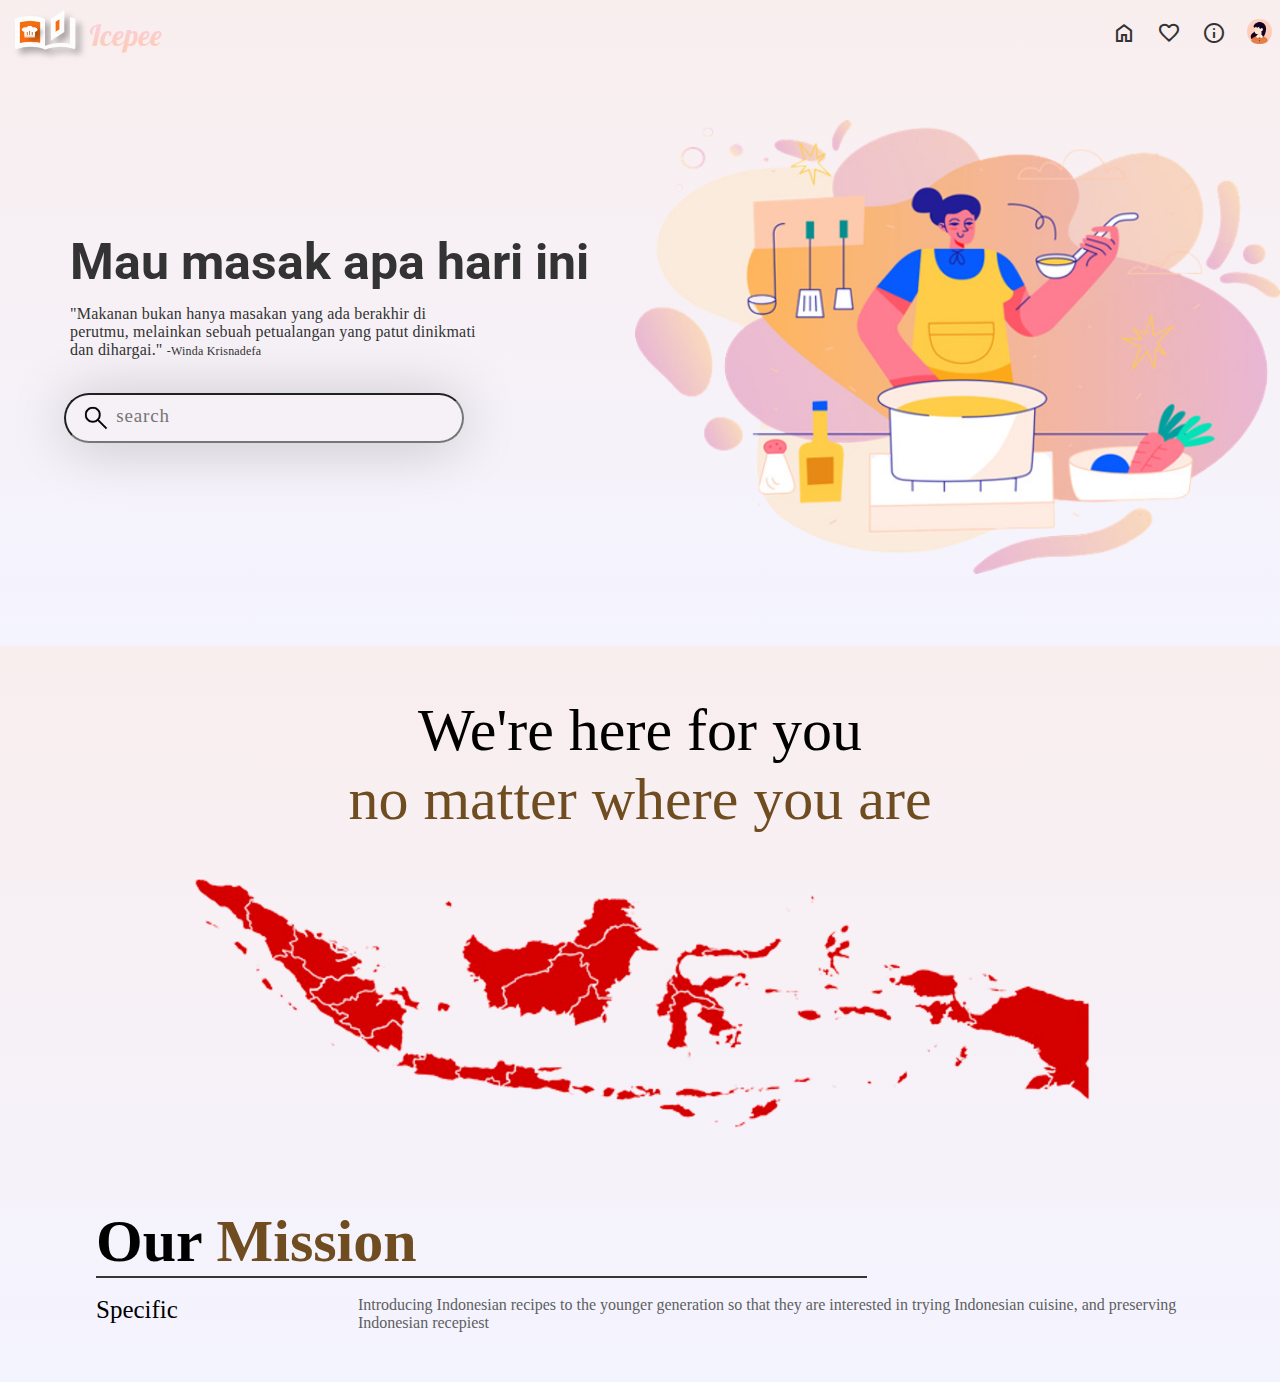
==== index.html @ d6c2781f "first commit" ====
<!DOCTYPE html>
<html>
<head>
  <meta http-equiv="content-type" content="text/html; charset=utf-8" />

  <title>Resep Makanan</title>
  <link rel="stylesheet" href="css/style.css">

  <!-- kumpulan ikon -->
  <link rel="stylesheet" href="https://fonts.googleapis.com/css2?family=Material+Symbols+Outlined:opsz,wght,FILL,GRAD@48,700,1,0" />
  <link rel="stylesheet" href="https://fonts.googleapis.com/css2?family=Material+Symbols+Outlined:opsz,wght,FILL,GRAD@48,700,0,0" />
  <link rel="stylesheet" href="https://fonts.googleapis.com/css2?family=Material+Symbols+Outlined:opsz,wght,FILL,GRAD@48,700,0,0" />
  <link rel="stylesheet" href="https://fonts.googleapis.com/css2?family=Material+Symbols+Outlined:opsz,wght,FILL,GRAD@20..48,100..700,0..1,-50..200" />
  <link rel="stylesheet" href="https://fonts.googleapis.com/css2?family=Material+Symbols+Outlined:opsz,wght,FILL,GRAD@48,400,0,0" />


</head>
<body>
  
  <section>
  	<header>
  		<a href="#"><img src="logo2.png" class="logo" alt="logo"></a>
		<h1 class="judul">Icepee</h1>
  		<ul>
  			<li><a href="#"><span class="material-symbols-outlined">
				home
				</span></a></li>
  			<li><a href="#"><span class="material-symbols-outlined">
				favorite
				</span></a></li>
  			<li><a href="#"><span class="material-symbols-outlined">
				info
				</span></a></li>
  			<li><a href="#"><img src="linda.png" class="linda"></a></li>
  		</ul>
  	</header>
  	<div class="content">
  		<div class="textBox">
  			<h2>Mau masak apa hari ini</h2>
			<p>"Makanan bukan hanya masakan yang ada berakhir di <br>
				perutmu, melainkan sebuah petualangan
				yang patut dinikmati <br> dan dihargai." <span>-Winda Krisnadefa</span>
			</p>
			<input type="text" placeholder="search" class="search">

  		</div>
  		<div class="imgBox">
  			<img src="orangmasak.png" width="645px" class="starbucks" alt="logo">
  		</div>
  	</div>
  </section>

  <div class="container-satu">
	<div class="kolom-satu">
		<p>We're here for you <br><span>no matter where you are</span></p>
	</div>
	
	<div class="kolom-dua">
		<img src="petas.png">
	</div>

	<div class="kolom-tiga">
		<h3>Our <span>Mission</span></h3>
		<br>
		<div class="saya">
			<p class="specific">Specific</p>
			<p class="wulan">Introducing Indonesian recipes to the younger generation so that they are interested in trying Indonesian cuisine, and preserving Indonesian recepiest</ps>
		</div>

	</div>
  </div>
  
</body>
</html>
---- css/style.css ----
@import url('https://fonts.googleapis.com/css2?family=Lobster+Two:ital,wght@0,700;1,400&family=Roboto:wght@700&display=swap');
@import url('https://fonts.googleapis.com/css2?family=Roboto&display=swap');


* {
	margin: 0;
	padding: 0;
	font-family: 'Times New Roman', Times, serif;
	box-sizing: border-box;
}
section {
	position: relative;
	width: 100%;
	/* min-height: 100vh; */
	display: flex;
	justify-content: space-between;
	align-items: center;
	background: linear-gradient(179.93deg, #F9EEEE 0.06%, #F4F4FF 99.94%);
	padding: 70px;
}
header {
	position: absolute;
	top: 0;
	left: 0;
	width: 100%;
	display: flex;
	padding: 8px 8px;
	justify-content: space-between;
	align-items: center;
	
}
header .logo {
	width: 80px;	
	margin-right: -100px;
	filter: drop-shadow(5px 5px 3px rgba(0,0,0,0.3));
}

header .judul {
	position: absolute;
	margin-left: 80px;
	font-size: 30px;
	font-family: 'Lobster Two', cursive;
	font-style: italic;
	background: linear-gradient(180deg, rgba(248, 209, 231,1)0%,
	rgba(254, 202, 174,1)100%);
	-webkit-background-clip: text;
	-webkit-text-fill-color: transparent;
}
	
header ul {
	position: relative;
	display: flex;
}
header ul li {
	list-style: none;
}
header ul li a {
	width: 25px;
	text-decoration: none;
	display: inline-block;
	margin-left: 20px;
	color: #333;
}

header .linda {
	width: 25px;
	height: 25px;
	margin-top: -2px;
}

.content {
	position: relative;
	width: 100%;
	display: flex;
	justify-content: space-between;
	align-items: center;
}
.content .textBox {
	width: 50%;
	position: relative;
}
.content .textBox h2 {
	color: #333;
	font-size: 50px;
	margin-top: -70px;
	line-height: 1.7em;
	font-weight: 700;
	font-family: 'Roboto', sans-serif;
}


.content .textBox p {
	color: #333;
	font-size: 16px;
	letter-spacing: 0.2px;
	font-family: Georgia, 'Times New Roman', Times, serif;

}

.content .search {
	width: 400px;
	height: 50px;
	position: absolute;
	left: -1%;
	right: 60%;
	top: 150%;
	bottom: 50%;
	box-sizing: border-box;
	background: rgba(248, 239, 239, 0.29) url(../search.png) no-repeat scroll 10px 10px;
	background-size: 30px;
	background-position-y: center;
	background-position-x: 15px;
	padding-left: 50px;
	padding-top: 5px;
	padding-bottom: 5px;
	box-shadow: 0px 4px 60px rgba(0, 0, 0, 0.20);
	border-radius: 90px;
}

::placeholder {
	font-weight: 700px;
	letter-spacing: 0.8px;
	font-size: 19px;
}

.content .imgBox {
	margin-right: -70px;
	margin-top: 50px;
}

.content span {
	font-size: 12px;
}

/* kotak about */
.container-satu {
	width: 100%;
	margin-top: -2px;
	background: linear-gradient(179.93deg, #F9EEEE 0.06%, #F4F4FF 99.94%);
	display: flex;
	flex-direction: column;
	justify-content: space-between;
	align-items: center;
	position: relative;
}

.kolom-satu {
	margin-top: 50px;
	margin-bottom: 40px;
	font-size: 40px;
	justify-content: space-between;
	font-size: 60px;
}


.kolom-satu p {
	color: black;
	text-align: center;
}

.kolom-satu span {
	color: #704C21;
}

.kolom-tiga {
	max-width: 85%;
	padding-bottom: 50px;
}

.kolom-tiga h3 {
	font-size: 60px;
	margin-top: 75px;
	width: fit-content;
	padding-right: 450px;
	border-bottom: rgb(54, 54, 54) solid 2px;
}

.kolom-tiga span {
	color: #704C21;

}


.kolom-tiga hr {
	margin-bottom: 50px;
}


.saya {
	display: flex;
	justify-content: space-between;
	flex-direction: row;	
}

.specific{
	margin-right: 180px;
	font-size: 25px;
	font-family: inter;
}

.wulan {
	color: #5D5F61;
}

/* halaman login */

.container-login {
	width: 100%;	
	background: linear-gradient(to right, #F4F4FF, #E6CECE);
	display: flex;
}

.halaman .pg {
	width: 685px;
	z-index: -99;
}

.content-login {
	display: inline-block;
}

.container-login li {
	list-style: none;
}
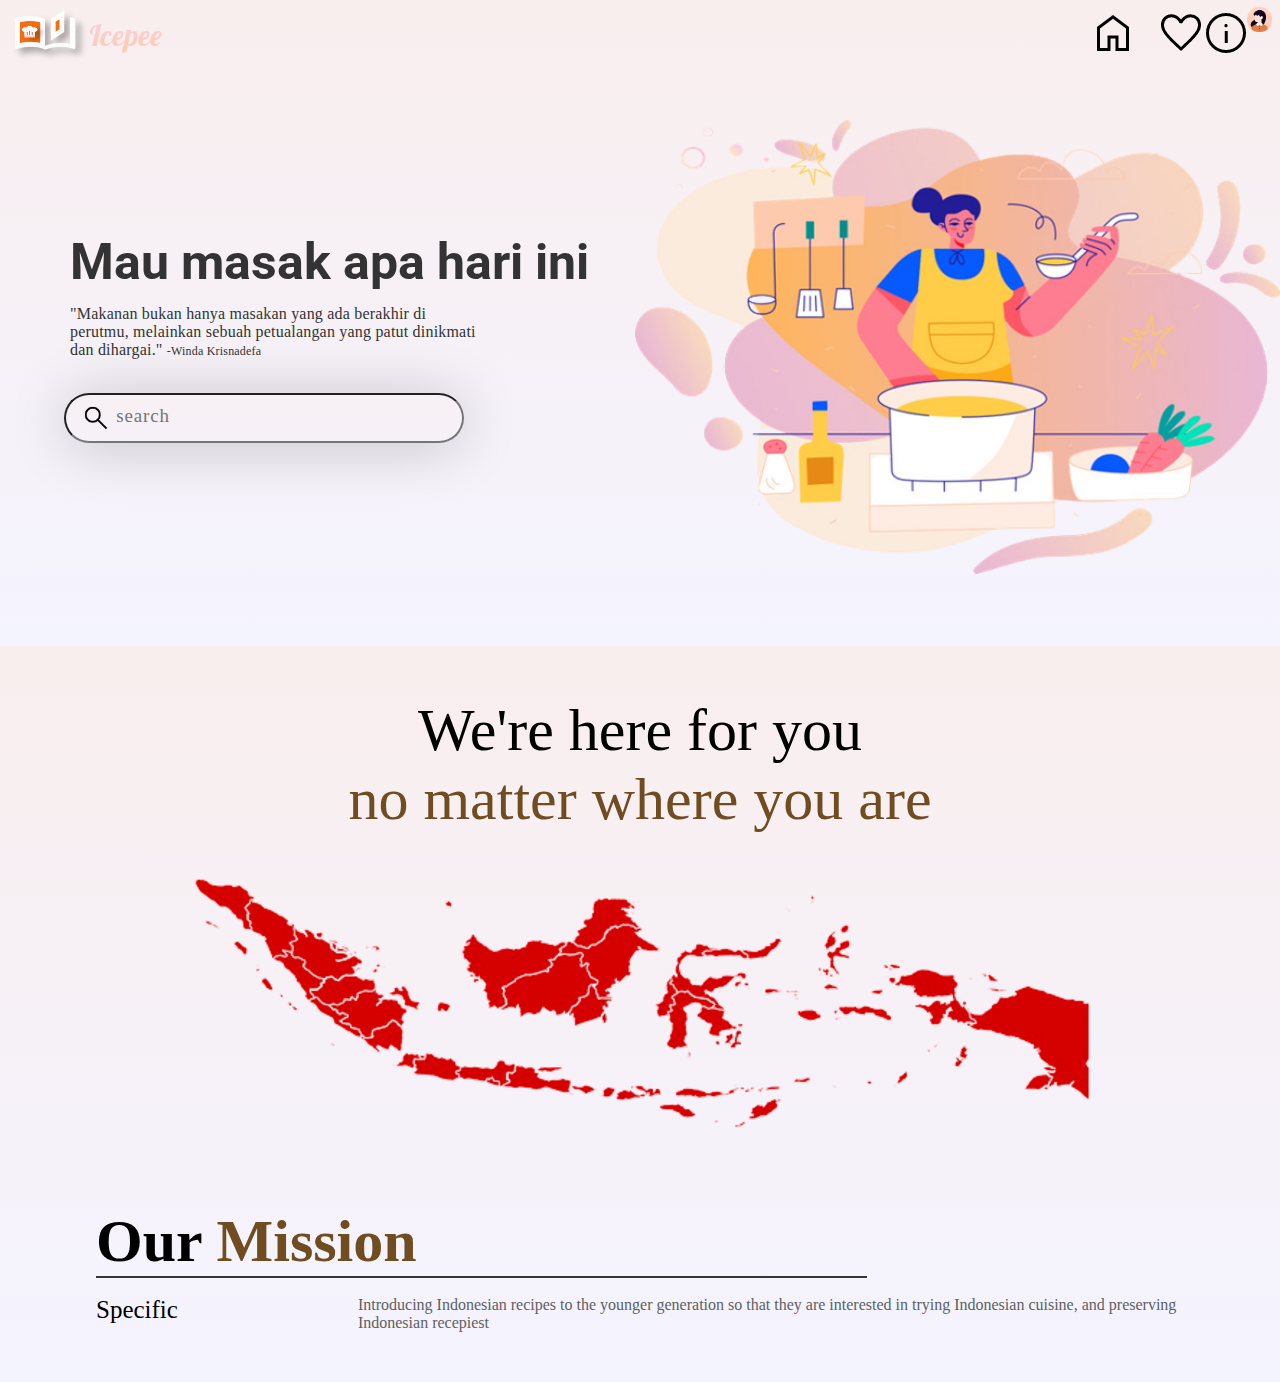
==== commit 19c1e50b: "perubaaa2" ====
--- a/index.html
+++ b/index.html
@@ -21,16 +21,10 @@
   	<header>
   		<a href="#"><img src="logo2.png" class="logo" alt="logo"></a>
 		<h1 class="judul">Icepee</h1>
-  		<ul>
-  			<li><a href="#"><span class="material-symbols-outlined">
-				home
-				</span></a></li>
-  			<li><a href="#"><span class="material-symbols-outlined">
-				favorite
-				</span></a></li>
-  			<li><a href="#"><span class="material-symbols-outlined">
-				info
-				</span></a></li>
+  		<ul
+  			<li><a href="#"><img src="img/home.png" class="home"></a></li>
+  			<li><a href="#"><img src="img/favorite.png" class="favorite"></a></li>
+  			<li><a href="#"><img src="img/info.png" class="info"></a></li>
   			<li><a href="#"><img src="linda.png" class="linda"></a></li>
   		</ul>
   	</header>
--- a/css/style.css
+++ b/css/style.css
@@ -223,3 +223,4 @@
 	list-style: none;
 }
 
+/* animation */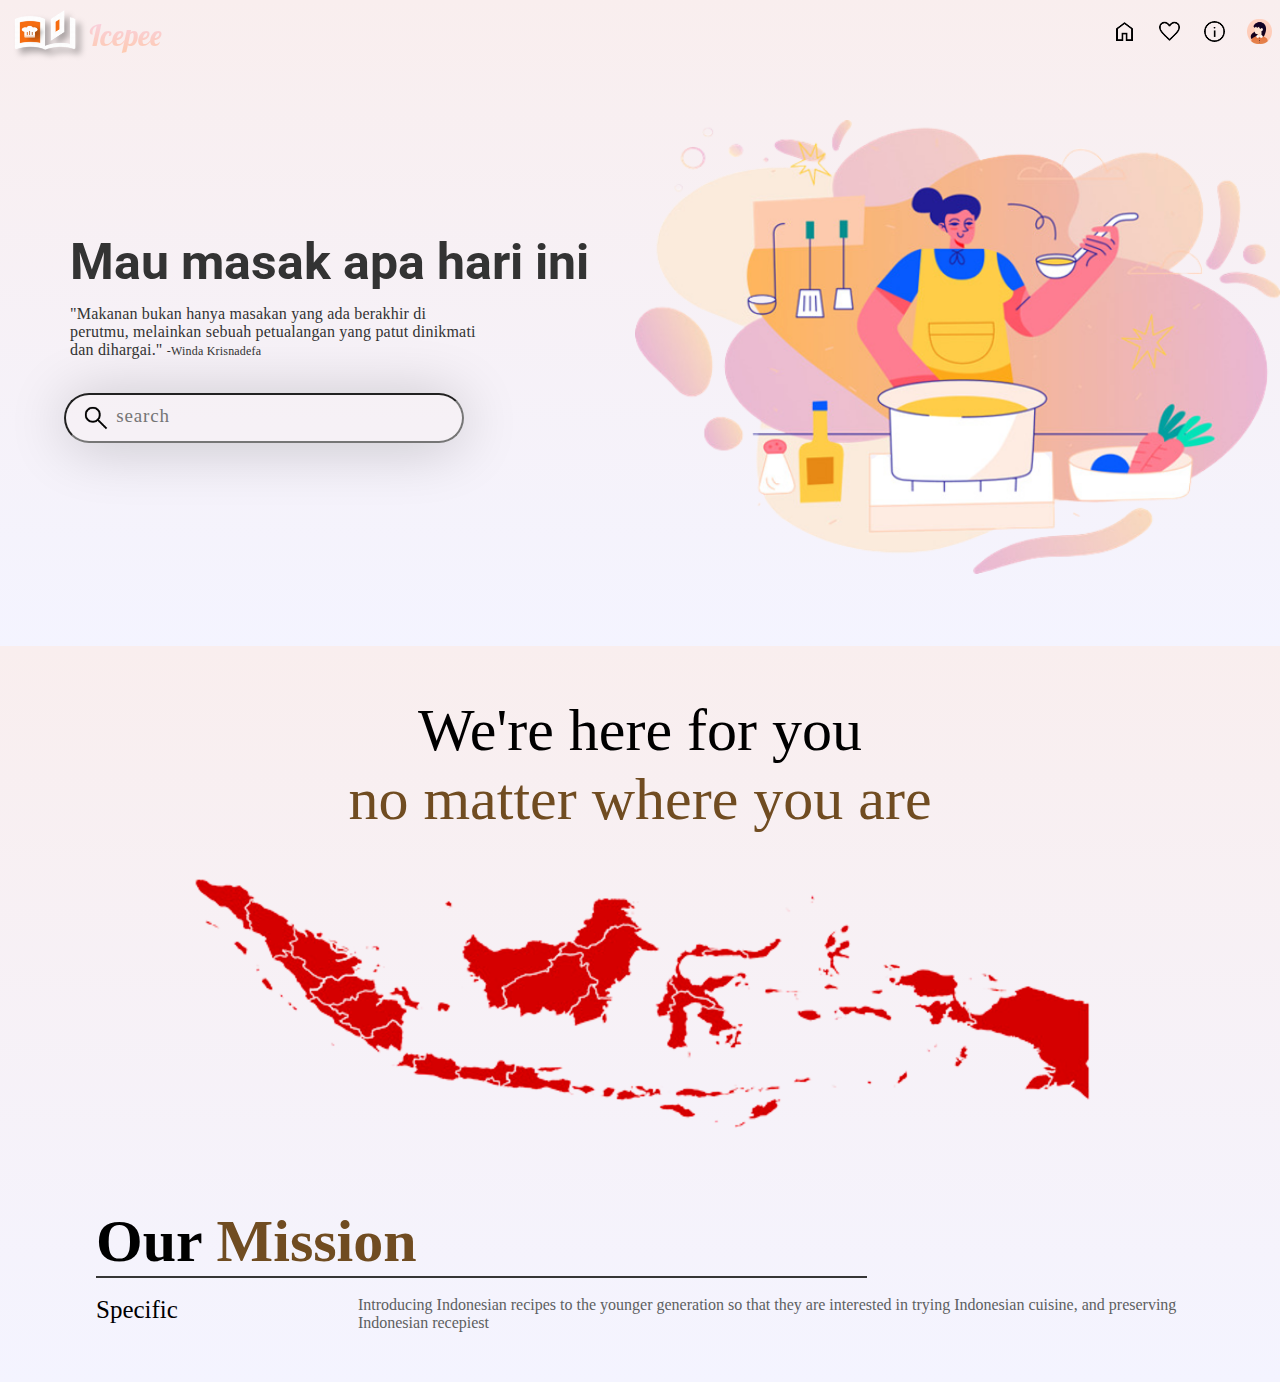
==== commit dfb4bdc4: "perubahan 2" ====
--- a/index.html
+++ b/index.html
@@ -5,6 +5,7 @@
 
   <title>Resep Makanan</title>
   <link rel="stylesheet" href="css/style.css">
+  <!-- <link rel="stylesheet" href="s"> -->
 
   <!-- kumpulan ikon -->
   <link rel="stylesheet" href="https://fonts.googleapis.com/css2?family=Material+Symbols+Outlined:opsz,wght,FILL,GRAD@48,700,1,0" />
@@ -12,6 +13,12 @@
   <link rel="stylesheet" href="https://fonts.googleapis.com/css2?family=Material+Symbols+Outlined:opsz,wght,FILL,GRAD@48,700,0,0" />
   <link rel="stylesheet" href="https://fonts.googleapis.com/css2?family=Material+Symbols+Outlined:opsz,wght,FILL,GRAD@20..48,100..700,0..1,-50..200" />
   <link rel="stylesheet" href="https://fonts.googleapis.com/css2?family=Material+Symbols+Outlined:opsz,wght,FILL,GRAD@48,400,0,0" />
+  <link href="https://fonts.googleapis.com/css2?family=Hind+Guntur&display=swap" rel="stylesheet">
+  <link href="https://fonts.googleapis.com/css2?family=Noto+Sans+NKo&display=swap" rel="stylesheet">
+
+
+  <!-- kumpulan font -->
+  <link href="https://fonts.googleapis.com/css2?family=EB+Garamond&family=Montserrat&family=Pacifico&display=swap" rel="stylesheet">
 
 
 </head>
@@ -25,7 +32,7 @@
   			<li><a href="#"><img src="img/home.png" class="home"></a></li>
   			<li><a href="#"><img src="img/favorite.png" class="favorite"></a></li>
   			<li><a href="#"><img src="img/info.png" class="info"></a></li>
-  			<li><a href="#"><img src="linda.png" class="linda"></a></li>
+  			<li><a href="login.html"><img src="linda.png" class="linda"></a></li>
   		</ul>
   	</header>
   	<div class="content">
--- a/css/style.css
+++ b/css/style.css
@@ -1,5 +1,6 @@
 @import url('https://fonts.googleapis.com/css2?family=Lobster+Two:ital,wght@0,700;1,400&family=Roboto:wght@700&display=swap');
 @import url('https://fonts.googleapis.com/css2?family=Roboto&display=swap');
+@import url('https://fonts.googleapis.com/css2?family=EB+Garamond&family=Montserrat&family=Pacifico&display=swap'); 
 
 
 * {
@@ -68,6 +69,25 @@
 	margin-top: -2px;
 }
 
+
+header .home {
+	width: 25px;
+	height: 25px;
+	margin-top: -2px;
+}
+
+header .info {
+	width: 25px;
+	height: 25px;
+	margin-top: -2px;
+}
+
+header .favorite {
+	width: 25px;
+	height: 25px;
+	margin-top: -2px;
+}
+
 .content {
 	position: relative;
 	width: 100%;
@@ -204,23 +224,111 @@
 
 /* halaman login */
 
-.container-login {
+.kotak-utama {
 	width: 100%;	
-	background: linear-gradient(to right, #F4F4FF, #E6CECE);
-	display: flex;
-}
-
-.halaman .pg {
-	width: 685px;
+	height: 100%;
+	display: flex;
+	background: linear-gradient(90deg, #F4F4FF, #E6CECE);
+}
+
+.kotak-utama .gambar img{
+	width: 670px;
 	z-index: -99;
-}
-
-.content-login {
-	display: inline-block;
-}
-
-.container-login li {
-	list-style: none;
-}
-
-/* animation */+	background: linear-gradient(90deg, #F4F4FF, #E6CECE);
+}
+
+.konten-isi {
+	width: 670px;
+}
+
+.konten-isi h1 {
+	margin-top: 15px;
+	font-family: 'Noto Sans NKo', sans-serif;
+	font-size: 35px;
+	font-weight: bold;
+}
+
+.google, .mail, .pass, .name {
+	border-radius: 25px;
+}
+
+.mail, .pass, .name {
+	width: 410px;
+	height: 45px;
+}
+
+.coloum {
+	display: flex;		
+	flex-direction: column;
+	align-items: center;
+	margin-top: 30px;
+	box-sizing: border-box;
+}
+
+.coloum .google {
+	width: 300px;
+	height: 40px;
+	background-image: url(../img/google.png);
+	background-repeat: no-repeat;
+	background-size: 30px;
+	background-position-x: 12px;
+	background-position-y: center;
+}
+
+.google, .pass, .mail, .name {
+	font-family: 'Noto Sans NKo', sans-serif;
+	border-color: #989090C2;
+}
+
+.google::placeholder{
+	text-align: center;
+}
+
+.coloum .mail {
+	background-image: url(../img/email.png);
+	background-repeat: no-repeat;
+	background-size: 30px;
+	background-position-y: center;
+	background-position-x: 360px;
+	padding: 0px 15px;
+	margin-top: 45px;	
+}
+
+.coloum .name {
+	background-image: url(../img/person.png);
+	background-repeat: no-repeat;
+	background-size: 30px;
+	background-position-y: center;
+	background-position-x: 360px;
+	padding: 0px 15px;
+}
+
+.coloum .pass {
+	background-image: url(../img/lock.png );
+	background-repeat: no-repeat;
+	background-size: 30px;
+	background-position-y: center;
+	background-position-x: 360px;
+	padding: 0px 15px;
+}
+
+.coloum .sumbit {
+	width: 300px;
+	height: 60px;
+	margin-top: 50px;
+	font-size: 17px;
+	letter-spacing: 0.6;
+	font-family: 'Hind Guntur', sans-serif;
+	background-image:linear-gradient(90deg,#E6CECE, #D1CCF4) ;
+	color: white;
+	font-weight: bold,;
+	border-radius: 9px;
+	border-color: rgb(137, 182, 209);
+}
+
+/* favorite page */
+
+.pembungkus {
+	width: 100%;
+	border: 1px solid black;
+}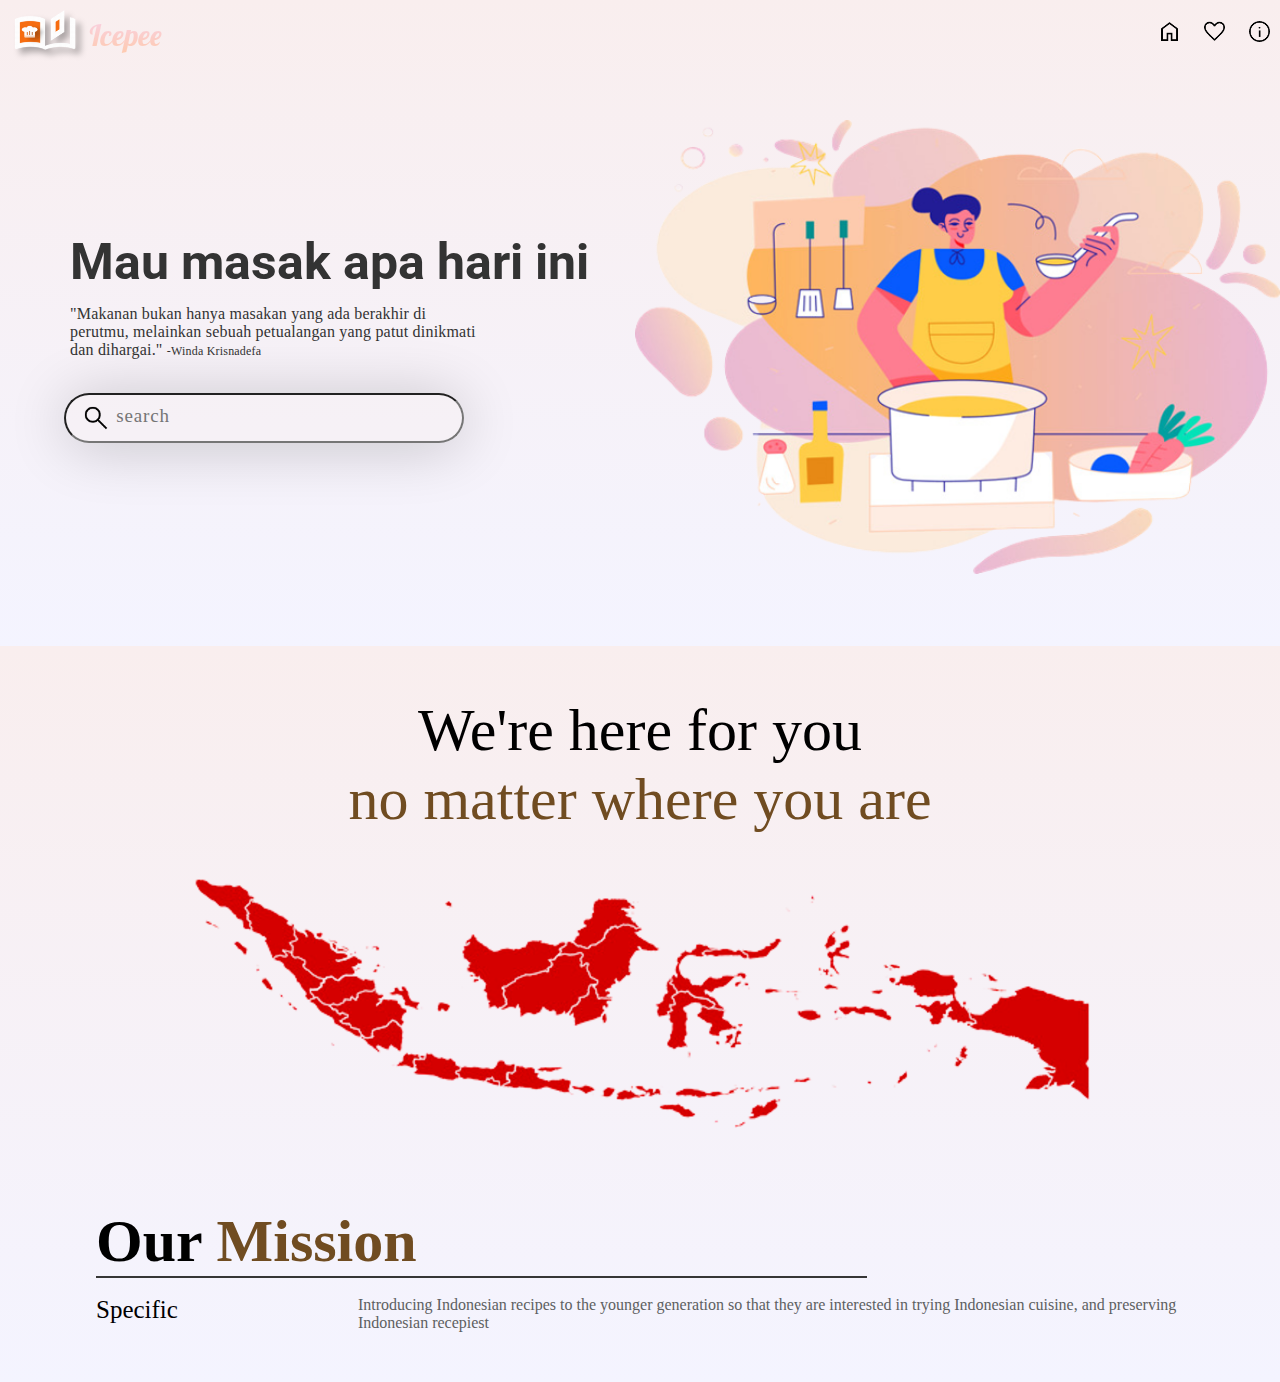
==== commit faf8bf11: "memasukan file ke img" ====
--- a/index.html
+++ b/index.html
@@ -5,7 +5,6 @@
 
   <title>Resep Makanan</title>
   <link rel="stylesheet" href="css/style.css">
-  <!-- <link rel="stylesheet" href="s"> -->
 
   <!-- kumpulan ikon -->
   <link rel="stylesheet" href="https://fonts.googleapis.com/css2?family=Material+Symbols+Outlined:opsz,wght,FILL,GRAD@48,700,1,0" />
@@ -15,6 +14,7 @@
   <link rel="stylesheet" href="https://fonts.googleapis.com/css2?family=Material+Symbols+Outlined:opsz,wght,FILL,GRAD@48,400,0,0" />
   <link href="https://fonts.googleapis.com/css2?family=Hind+Guntur&display=swap" rel="stylesheet">
   <link href="https://fonts.googleapis.com/css2?family=Noto+Sans+NKo&display=swap" rel="stylesheet">
+  <link href="https://fonts.googleapis.com/css2?family=Chivo&display=swap" rel="stylesheet">
 
 
   <!-- kumpulan font -->
@@ -26,13 +26,13 @@
   
   <section>
   	<header>
-  		<a href="#"><img src="logo2.png" class="logo" alt="logo"></a>
+  		<a href="#"><img src="img/logo2.png" class="logo" alt="logo"></a>
 		<h1 class="judul">Icepee</h1>
-  		<ul
+  		<ul>
   			<li><a href="#"><img src="img/home.png" class="home"></a></li>
   			<li><a href="#"><img src="img/favorite.png" class="favorite"></a></li>
   			<li><a href="#"><img src="img/info.png" class="info"></a></li>
-  			<li><a href="login.html"><img src="linda.png" class="linda"></a></li>
+  			<!-- <li><a href="login.html"><img src="linda.png" class="linda"></a></li> -->
   		</ul>
   	</header>
   	<div class="content">
@@ -46,7 +46,7 @@
 
   		</div>
   		<div class="imgBox">
-  			<img src="orangmasak.png" width="645px" class="starbucks" alt="logo">
+  			<img src="img/orangmasak.png" width="645px" class="starbucks" alt="logo">
   		</div>
   	</div>
   </section>
@@ -57,7 +57,7 @@
 	</div>
 	
 	<div class="kolom-dua">
-		<img src="petas.png">
+		<img src="img/petas.png">
 	</div>
 
 	<div class="kolom-tiga">
--- a/css/style.css
+++ b/css/style.css
@@ -9,6 +9,7 @@
 	font-family: 'Times New Roman', Times, serif;
 	box-sizing: border-box;
 }
+
 section {
 	position: relative;
 	width: 100%;
@@ -126,7 +127,7 @@
 	top: 150%;
 	bottom: 50%;
 	box-sizing: border-box;
-	background: rgba(248, 239, 239, 0.29) url(../search.png) no-repeat scroll 10px 10px;
+	background: rgba(248, 239, 239, 0.29) url(../img/search.png) no-repeat scroll 10px 10px;
 	background-size: 30px;
 	background-position-y: center;
 	background-position-x: 15px;
@@ -238,14 +239,23 @@
 }
 
 .konten-isi {
-	width: 670px;
+	width: 350px;
+	margin-top: 30px;
+	background-color: rgba(13, 13, 13, 0.2);
+	margin-left: 100px;
+	height: 390px;
+	border-radius: 18px;
 }
 
 .konten-isi h1 {
-	margin-top: 15px;
-	font-family: 'Noto Sans NKo', sans-serif;
+	margin-top: 20px;
+	margin-bottom: -10px;
+	text-align: center;
+	font-family: 'Chivo', sans-serif;
 	font-size: 35px;
 	font-weight: bold;
+	font-size: 30px;
+	color: white;	
 }
 
 .google, .mail, .pass, .name {
@@ -253,30 +263,30 @@
 }
 
 .mail, .pass, .name {
-	width: 410px;
-	height: 45px;
+	width: 270px;
+	height: 37px;
 }
 
 .coloum {
 	display: flex;		
 	flex-direction: column;
 	align-items: center;
-	margin-top: 30px;
+	margin-top: 10px;
 	box-sizing: border-box;
 }
 
 .coloum .google {
-	width: 300px;
-	height: 40px;
+	width: 200px;
+	height: 30px;
 	background-image: url(../img/google.png);
 	background-repeat: no-repeat;
 	background-size: 30px;
-	background-position-x: 12px;
-	background-position-y: center;
+	/* background-position-x: 12px; */
+	/* background-position-y: center; */
 }
 
 .google, .pass, .mail, .name {
-	font-family: 'Noto Sans NKo', sans-serif;
+	font-family: 'Chivo', sans-serif;
 	border-color: #989090C2;
 }
 
@@ -284,51 +294,86 @@
 	text-align: center;
 }
 
+.mail::placeholder{
+	font-size: 17px;
+	font-family: 'Chivo', sans-serif;
+
+} 
+.name::placeholder{
+	font-size: 17px;
+
+	font-family: 'Chivo', sans-serif;
+}
+.pass::placeholder{
+	font-size: 17px;
+	font-family: 'Chivo', sans-serif;
+}
+
 .coloum .mail {
-	background-image: url(../img/email.png);
-	background-repeat: no-repeat;
-	background-size: 30px;
-	background-position-y: center;
-	background-position-x: 360px;
 	padding: 0px 15px;
-	margin-top: 45px;	
+	margin-top: 45px;
 }
 
 .coloum .name {
-	background-image: url(../img/person.png);
-	background-repeat: no-repeat;
-	background-size: 30px;
-	background-position-y: center;
-	background-position-x: 360px;
 	padding: 0px 15px;
 }
 
 .coloum .pass {
-	background-image: url(../img/lock.png );
-	background-repeat: no-repeat;
-	background-size: 30px;
-	background-position-y: center;
-	background-position-x: 360px;
 	padding: 0px 15px;
 }
 
 .coloum .sumbit {
-	width: 300px;
-	height: 60px;
+	width: 200px;
+	height: 40px;
 	margin-top: 50px;
+	letter-spacing: 0.6;
 	font-size: 17px;
-	letter-spacing: 0.6;
 	font-family: 'Hind Guntur', sans-serif;
-	background-image:linear-gradient(90deg,#E6CECE, #D1CCF4) ;
+	background-image: linear-gradient(90deg,#E6CECE, #D1CCF4);
 	color: white;
-	font-weight: bold,;
+	font-weight: bold;
 	border-radius: 9px;
 	border-color: rgb(137, 182, 209);
 }
 
 /* favorite page */
-
-.pembungkus {
-	width: 100%;
-	border: 1px solid black;
-}+.alexa {
+	width: 100%;
+	background-color: aqua
+}
+
+.navbar_2 {
+	width: 95%;
+	background-color: #F4F4FF;
+	display: flex;
+	align-items: center;
+	justify-content: space-between;
+}
+
+.navbar_2 .logo {
+	width: 80px;	
+	margin-right: -100px;
+	filter: drop-shadow(5px 5px 3px rgba(0,0,0,0.3));
+}
+
+.navbar_2 ul {
+	position: relative;
+	display: flex;
+}
+.navbar_2 ul li {
+	list-style: none;
+}
+.navbar_2 ul li a {
+	width: 25px;
+	text-decoration: none;
+	display: inline-block;
+	margin-left: 20px;
+	color: #333;
+}
+
+.navbar_2 .linda {
+	width: 25px;
+	height: 25px; 
+	margin-top: -2px;
+}
+
